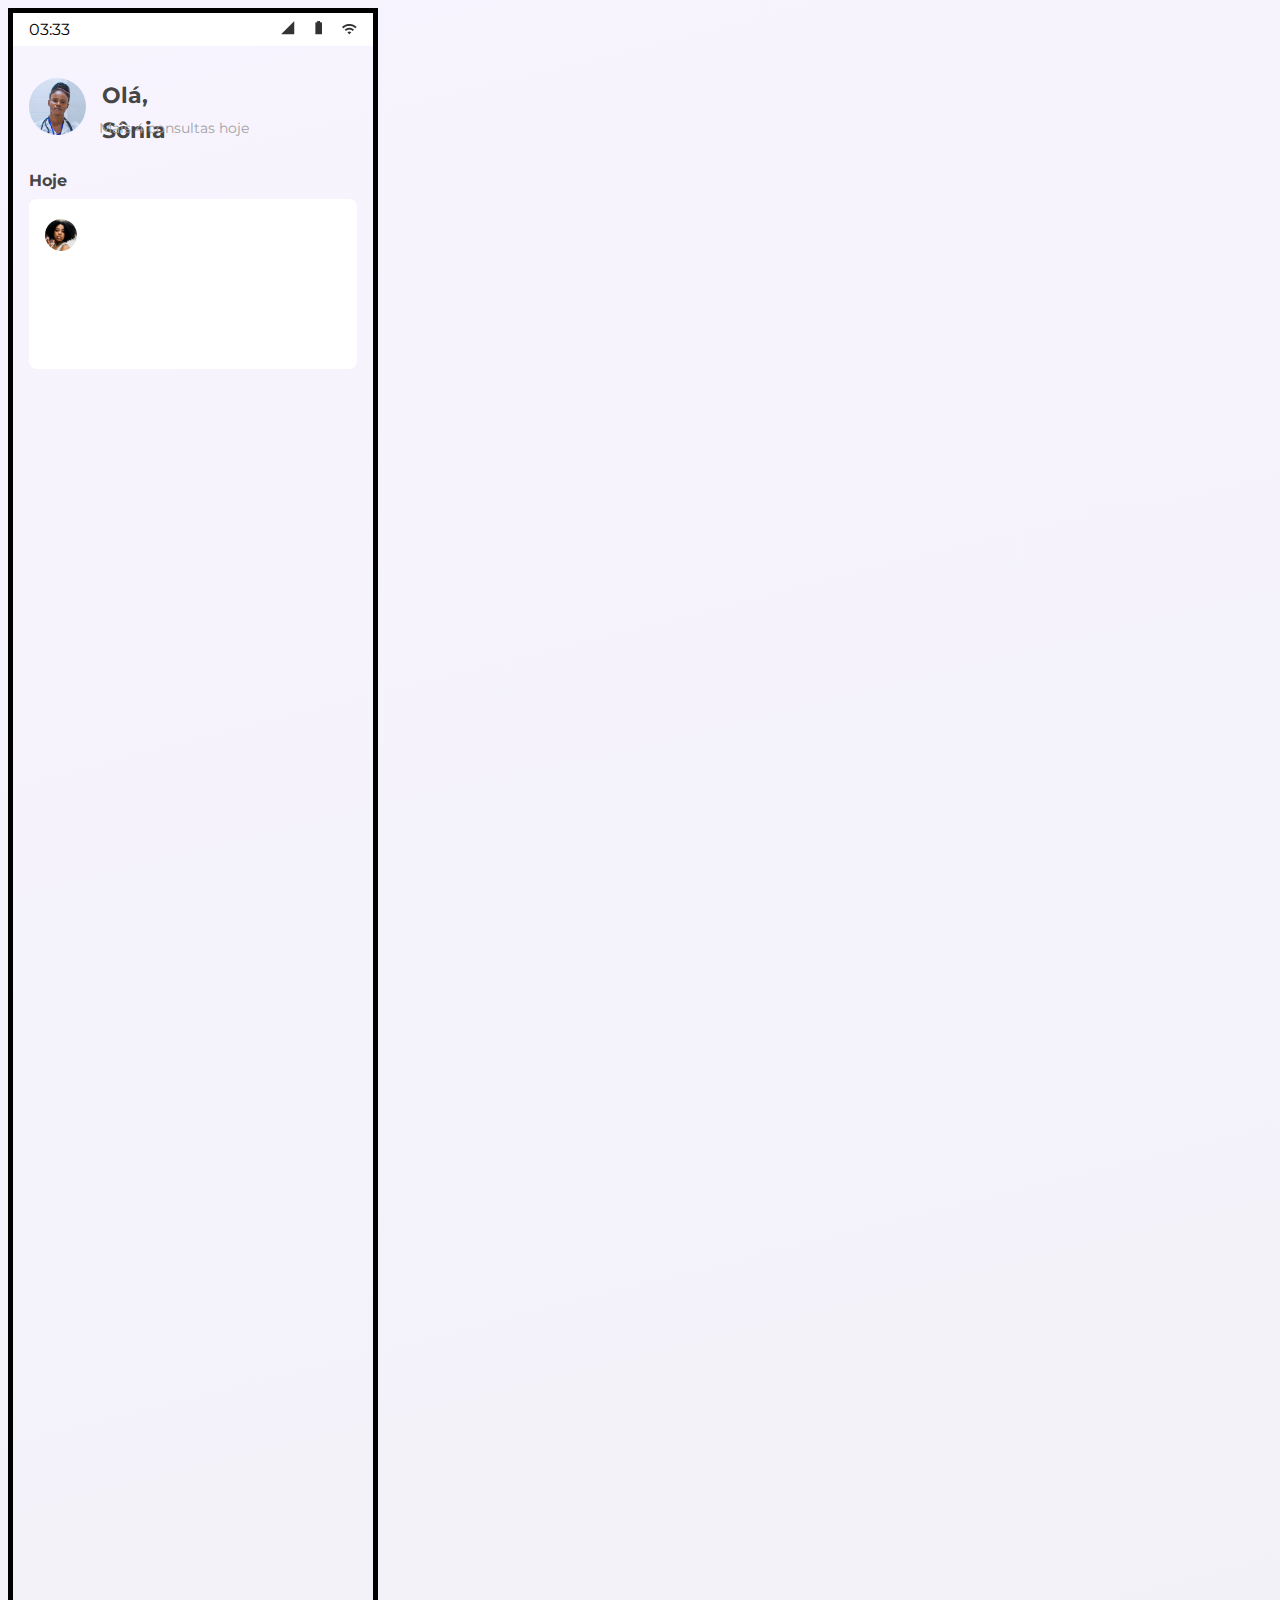
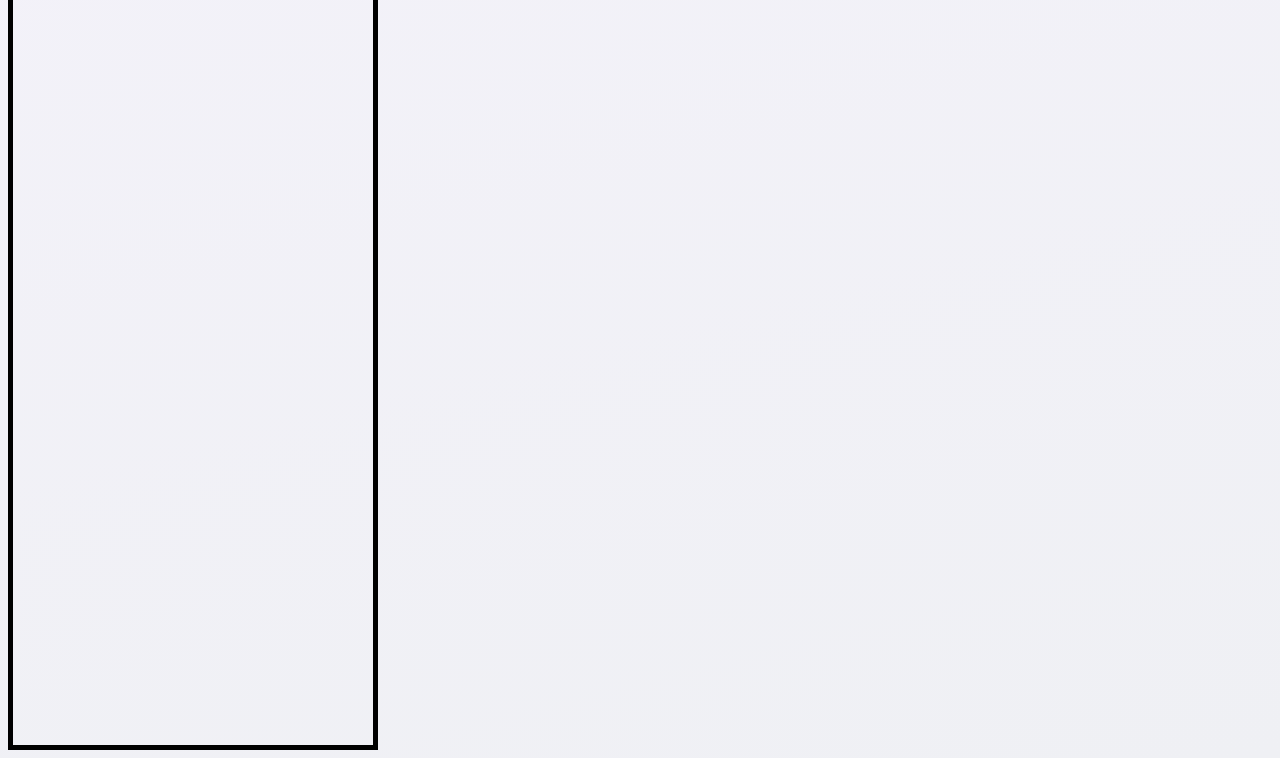
==== index.html @ 662e3e69 "index.html movido para fora da pasta assets" ====
<!DOCTYPE html>
<html lang="pt-br">
<head>
    <meta charset="UTF-8">
    <meta http-equiv="X-UA-Compatible" content="IE=edge">
    <meta name="viewport" content="width=device-width, initial-scale=1.0">
    <link rel="preconnect" href="https://fonts.googleapis.com">
    <link rel="preconnect" href="https://fonts.gstatic.com" crossorigin>
    <link href="https://fonts.googleapis.com/css2?family=Montserrat:wght@400;500;700&display=swap" rel="stylesheet">
    <link href="/assets/css/reset.css" rel="stylesheet">
    <link href="/assets/css/style.css" rel="stylesheet">
    <title>Mobile</title>
</head>
<body>
    <header>
        <nav class="bloco_1">
                <p>03:33</p>
                <div class="bloco_1--status">
                    <img src="/assets/img/signal_cellular_4_bar.png" alt="">
                    <img src="/assets/img/battery_full.png" alt="">
                    <img src="/assets/img/wifi.png" alt="" class="img_wifi">
                </div>
                
                    <img src="/assets/img/perfil-1.jpg" alt="" class="bloco_1--avatar">
                    <h1 class="bloco_1--nome">Olá, Sônia</h1>
                    <p class="bloco_1--msg">Mais 4 consultas hoje</p>
        </nav>     
    </header>
    <main>
        <section class="bloco_2">
            <h1>Hoje</h1>
        </section>
        <section class="bloco_3">
            <img src="/assets/img/perfil-2.jpg" alt="">

        </section>
    </main>
</body>
</html>
---- assets/css/style.css ----
:root {
    --fonte-letras:'Montserrat', sans-serif;
    --cor-msg:#A3A3A3;
    --cor-nome:#464646;
    --cor-fundo-principal: linear-gradient(165.96deg, #F8F4FF 0%, #EFF0F4 100%);;
    --opacidade-fundo-principal: 0.3;
    --cor-fundo-secundaria: #FFFFFF;
}

body {
    font-family: var(--fonte-letras);
    position: relative;
    width: 360px;
    height: 2332px;
    background: var(--cor-fundo-principal);
    border: solid 5px black;
}

header {
    position: absolute;
    width: 360px;
    height: 144px;
    left: 0px;
    top: 0px;
    
   
}

.bloco_1 {
    display: flex;
    justify-content: space-between;
    width: 360px;
    height: 33px;
    background: var(--cor-fundo-secundaria);
    align-items: center;
}

.bloco_1 p {
    margin-left: 16px;   
}

.bloco_1--status img {
    margin-left: 16px;
}

.img_wifi {
    margin-right: 16px;
}

.bloco_1--avatar {
    position: absolute;
    width: 57px;
    height: 57px;
    left: 16px;
    top: 65px;
    border-radius: 50%;
}

.bloco_1--nome {
position: absolute;
width: 115px;
height: 35px;
left: 89px;
top: 50px;
font-family: 'Montserrat';
font-style: normal;
font-weight: 700;
font-size: 22px;
line-height: 160%;
color: var(--cor-nome);
}

.bloco_1--msg {
    position: absolute;
    width: 150px;
    height: 22px;
    left: 70px;
    top: 90px;
    font-weight: 400;
    font-size: 14px;
    line-height: 160%;
    color:var(--cor-msg);
}

.bloco_2 {
    position: absolute;
    width: 360px;
    height: 42px;
    left: 0px;
    top: 144px;
}

.bloco_2 h1 {
font-weight: 700;
font-size: 16px;
line-height: 160%;
margin-left: 16px;
color: var(--cor-nome);
}

.bloco_3 {
    position: absolute;
    width: 328px;
    height: 170px;
    left: 16px;
    top: 186px;
    background: #FFFFFF;
    backdrop-filter: blur(22px);
    border-radius: 8px;
}

.bloco_3 img {
    position: absolute;
    width: 32px;
    height: 32px;
    left: 16px;
    top: 20px;
    border-radius: 50%;
}
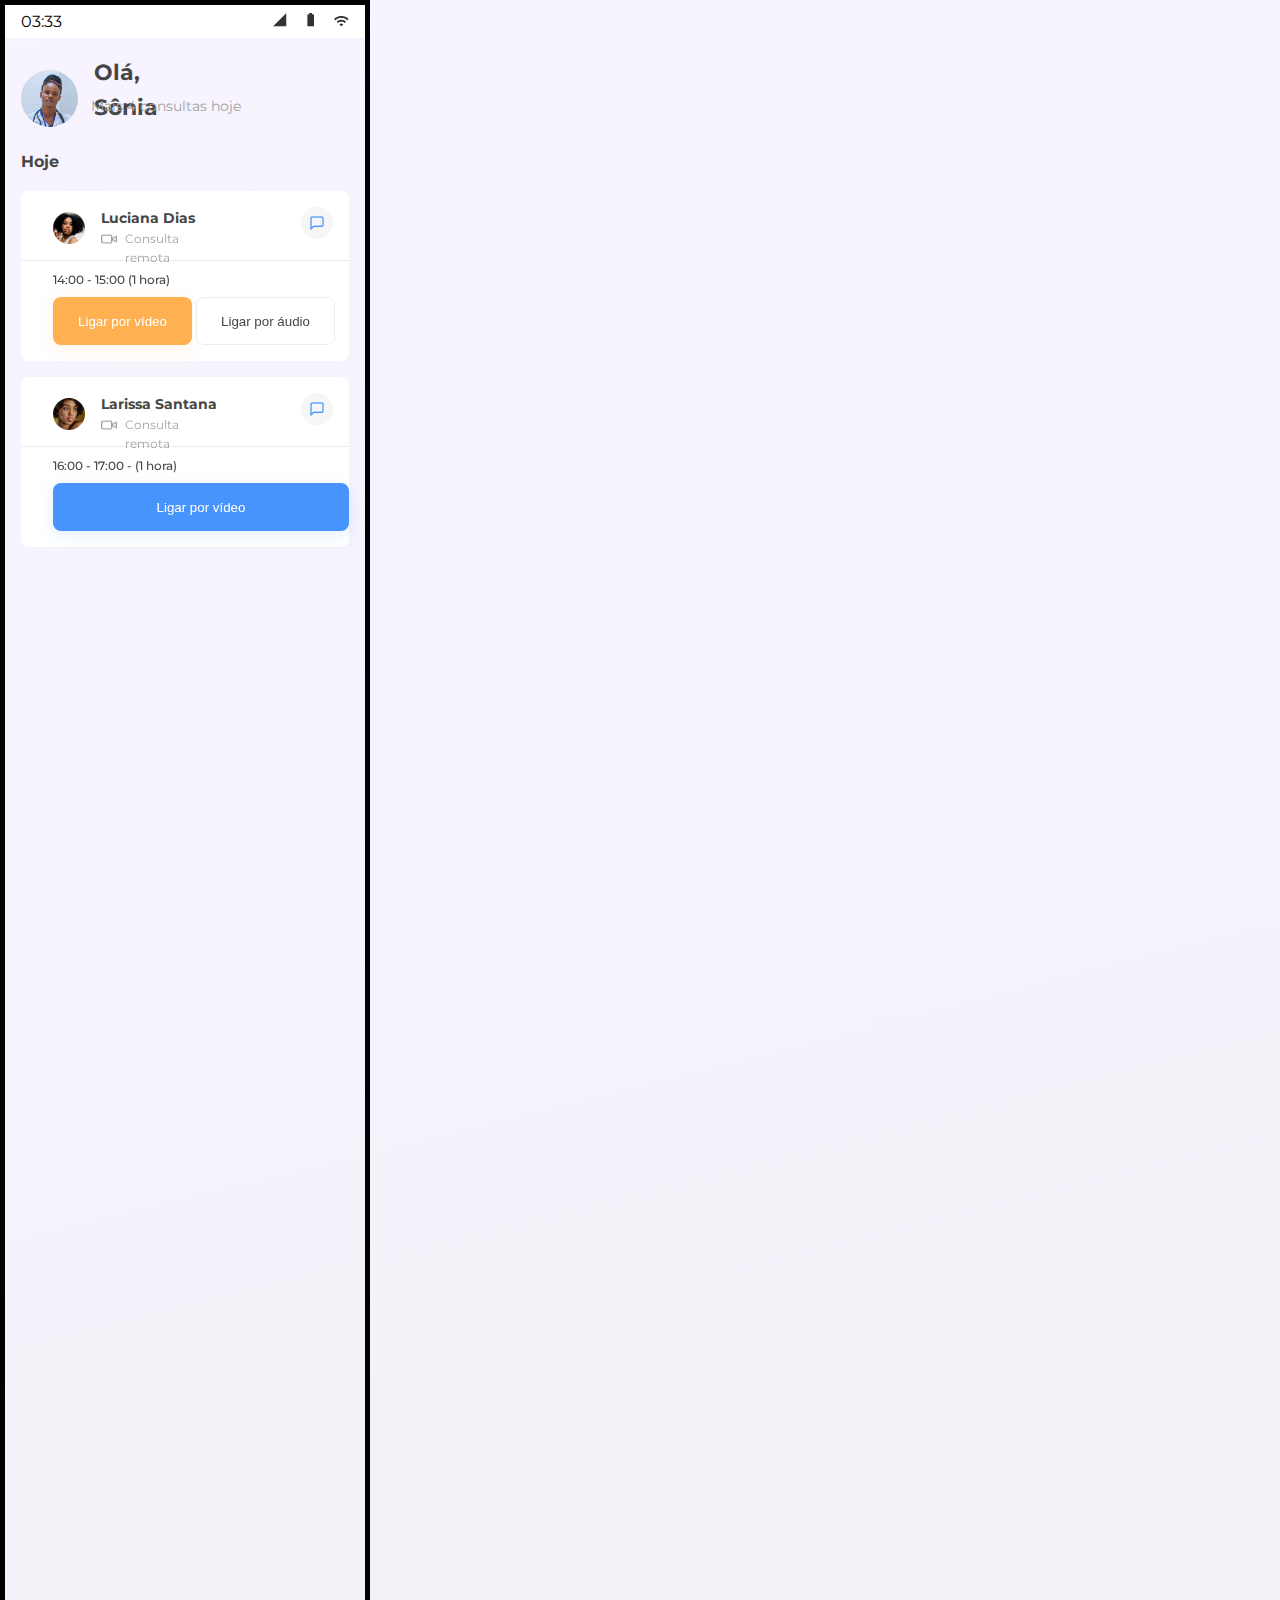
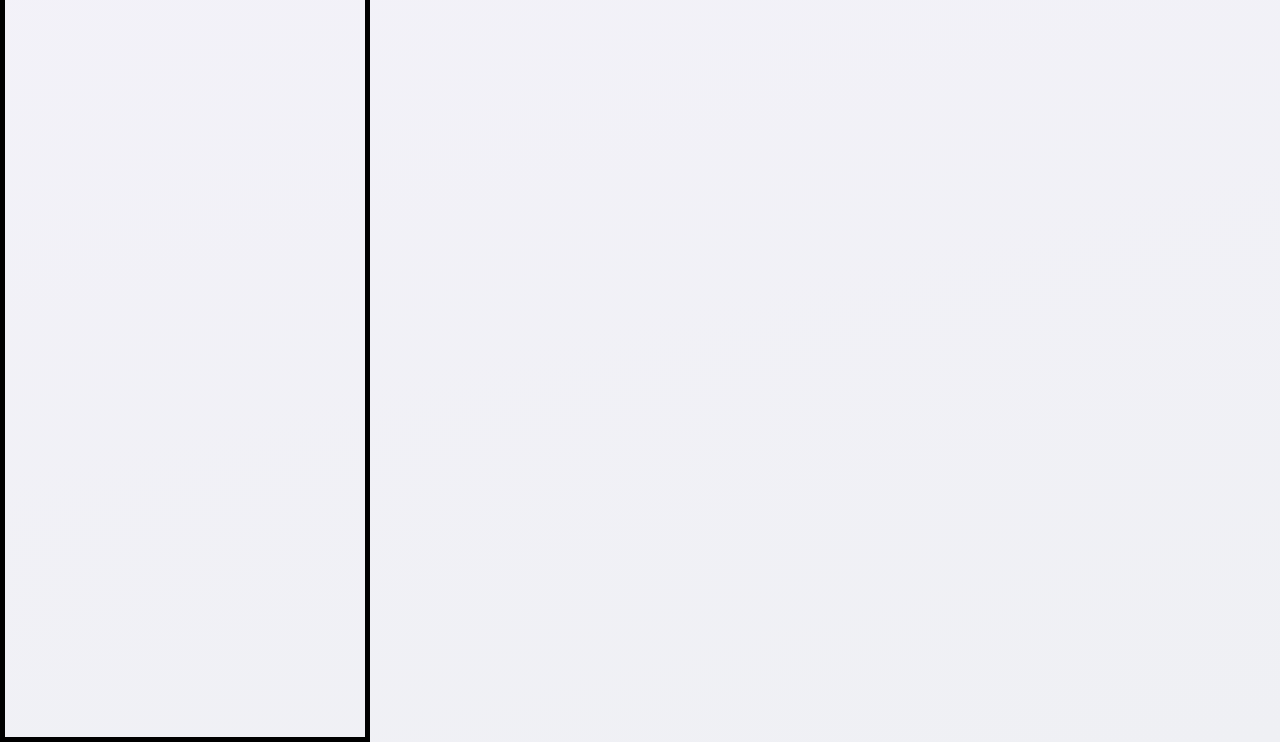
==== commit f3df9505: "adicionado 2 cards ao main" ====
--- a/index.html
+++ b/index.html
@@ -30,10 +30,28 @@
         <section class="bloco_2">
             <h1>Hoje</h1>
         </section>
-        <section class="bloco_3">
-            <img src="/assets/img/perfil-2.jpg" alt="">
-
+        <section class="bloco_principal">
+            <img src="/assets/img/perfil-2.jpg" class="bloco_principal--img">
+            <h1>Luciana Dias</h1>
+            <img src="/assets/img/Camera.png"  class="bloco_principal--img2">
+            <p>Consulta remota</p>
+            <img src="/assets/img/Chatcirculo1.png" alt="" class="bloco_principal--img3">
+            <div class="bloco_principal--retangulo"></div>
+            <span>14:00 - 15:00 (1 hora)</span>
+            <button class="bloco_principal--botao">Ligar por vídeo</button>
+            <button class="bloco_principal--botao2">Ligar por áudio</button>
         </section>
+        <section class="bloco_principal--2">
+            <img src="/assets/img/perfil-3.jpg" class="bloco_principal--img">
+            <h1>Larissa Santana</h1>
+            <img src="/assets/img/Camera.png"  class="bloco_principal--img2">
+            <p>Consulta remota</p>
+            <img src="/assets/img/Chatcirculo1.png" alt="" class="bloco_principal--img3">
+            <div class="bloco_principal--retangulo"></div>
+            <span>16:00 - 17:00 - (1 hora)</span>
+            <button class="bloco_principal--botao3">Ligar por vídeo</button>
+        </section>
+    
     </main>
 </body>
 </html>--- a/assets/css/style.css
+++ b/assets/css/style.css
@@ -98,7 +98,7 @@
 color: var(--cor-nome);
 }
 
-.bloco_3 {
+.bloco_principal {
     position: absolute;
     width: 328px;
     height: 170px;
@@ -109,19 +109,160 @@
     border-radius: 8px;
 }
 
-.bloco_3 img {
+.bloco_principal--img {
     position: absolute;
     width: 32px;
     height: 32px;
+    left: 32px;
+    top: 20.5px;
+    border-radius: 50%;
+}
+
+.bloco_principal h1 {
+    position: absolute;
+    width: 94px;
+    height: 22px;
+    left: 80px;
+    top: 16px;
+    font-weight: 700;
+    font-size: 14px;
+    line-height: 160%;
+    color: var(--cor-nome);
+}
+
+.bloco_principal--img2 {
+    position: absolute;
+    width: 16px;
+    height: 10.67px;
+    left: 80px;
+    top: 42.67px;
+}
+
+.bloco_principal p {
+    position: absolute;
+    width: 101px;
+    height: 19px;
+    left: 104px;
+    top: 38px;
+    font-weight: 400;
+    font-size: 12px;
+    line-height: 160%;
+    color: var(--cor-msg);
+}
+
+
+.bloco_principal--img3 {
+    position: absolute;
+    width: 32px;
+    height: 32px;
+    left: 280px;
+    top: 16px;
+}
+
+.bloco_principal--retangulo {
+    position: absolute;
+    width: 328px;
+    height: 1px;
+    top: 69px;
+    background: url(../img/Rectangle\ 120.png);
+}
+
+.bloco_principal span {
+    position: absolute;
+    width: 127px;
+    height: 19px;
+    left: 32px;
+    top: 79px;
+    font-weight: 500;
+    font-size: 12px;
+    line-height: 160%;
+    color: var(--cor-nome);
+}
+
+.bloco_principal--botao {
+    position: absolute;
+    width: 139px;
+    height: 48px;
+    left: 32px;
+    top: 106px;
+    background: #FFB050;
+    border: none;
+    box-shadow: 0px 4px 16px rgba(255, 176, 80, 0.16);
+    border-radius: 8px;
+    color: var(--cor-fundo-secundaria);
+}
+
+.bloco_principal--botao2 {
+    box-sizing: border-box;
+    position: absolute;
+    width: 139px;
+    height: 48px;
+    left: 175px;
+    top: 106px;
+    background: #FFFFFF;
+    border: 1px solid #ECECEC;
+    border-radius: 8px;
+    color: var(--cor-nome);
+}
+
+.bloco_principal--2 {
+    position: absolute;
+    width: 328px;
+    height: 170px;
     left: 16px;
-    top: 20px;
-    border-radius: 50%;
-}
-
-
-
-
-
-
-
-
+    top: 372px;
+    background: #FFFFFF;
+    backdrop-filter: blur(22px);
+    border-radius: 8px;
+}
+
+.bloco_principal--2 h1 {
+    position: absolute;
+    height: 22px;
+    left: 80px;
+    top: 16px;
+    font-weight: 700;
+    font-size: 14px;
+    line-height: 160%;
+    color: var(--cor-nome);
+}
+
+.bloco_principal--2 p {
+    position: absolute;
+    width: 101px;
+    height: 19px;
+    left: 104px;
+    top: 38px;
+    font-weight: 400;
+    font-size: 12px;
+    line-height: 160%;
+    color: var(--cor-msg);
+}
+
+.bloco_principal--2 span {
+    position: absolute;
+    width: 127px;
+    height: 19px;
+    left: 32px;
+    top: 79px;
+    font-weight: 500;
+    font-size: 12px;
+    line-height: 160%;
+    color: var(--cor-nome);
+}
+
+.bloco_principal--botao3 {
+    position: absolute;
+    width: 296px;
+    height: 48px;
+    left: 32px;
+    top: 106px;
+    background: #4894FF;
+    border: none;
+    box-shadow: 0px 4px 16px rgba(72, 148, 255, 0.16);
+    border-radius: 8px;
+    color: var(--cor-fundo-secundaria);
+}
+
+
+
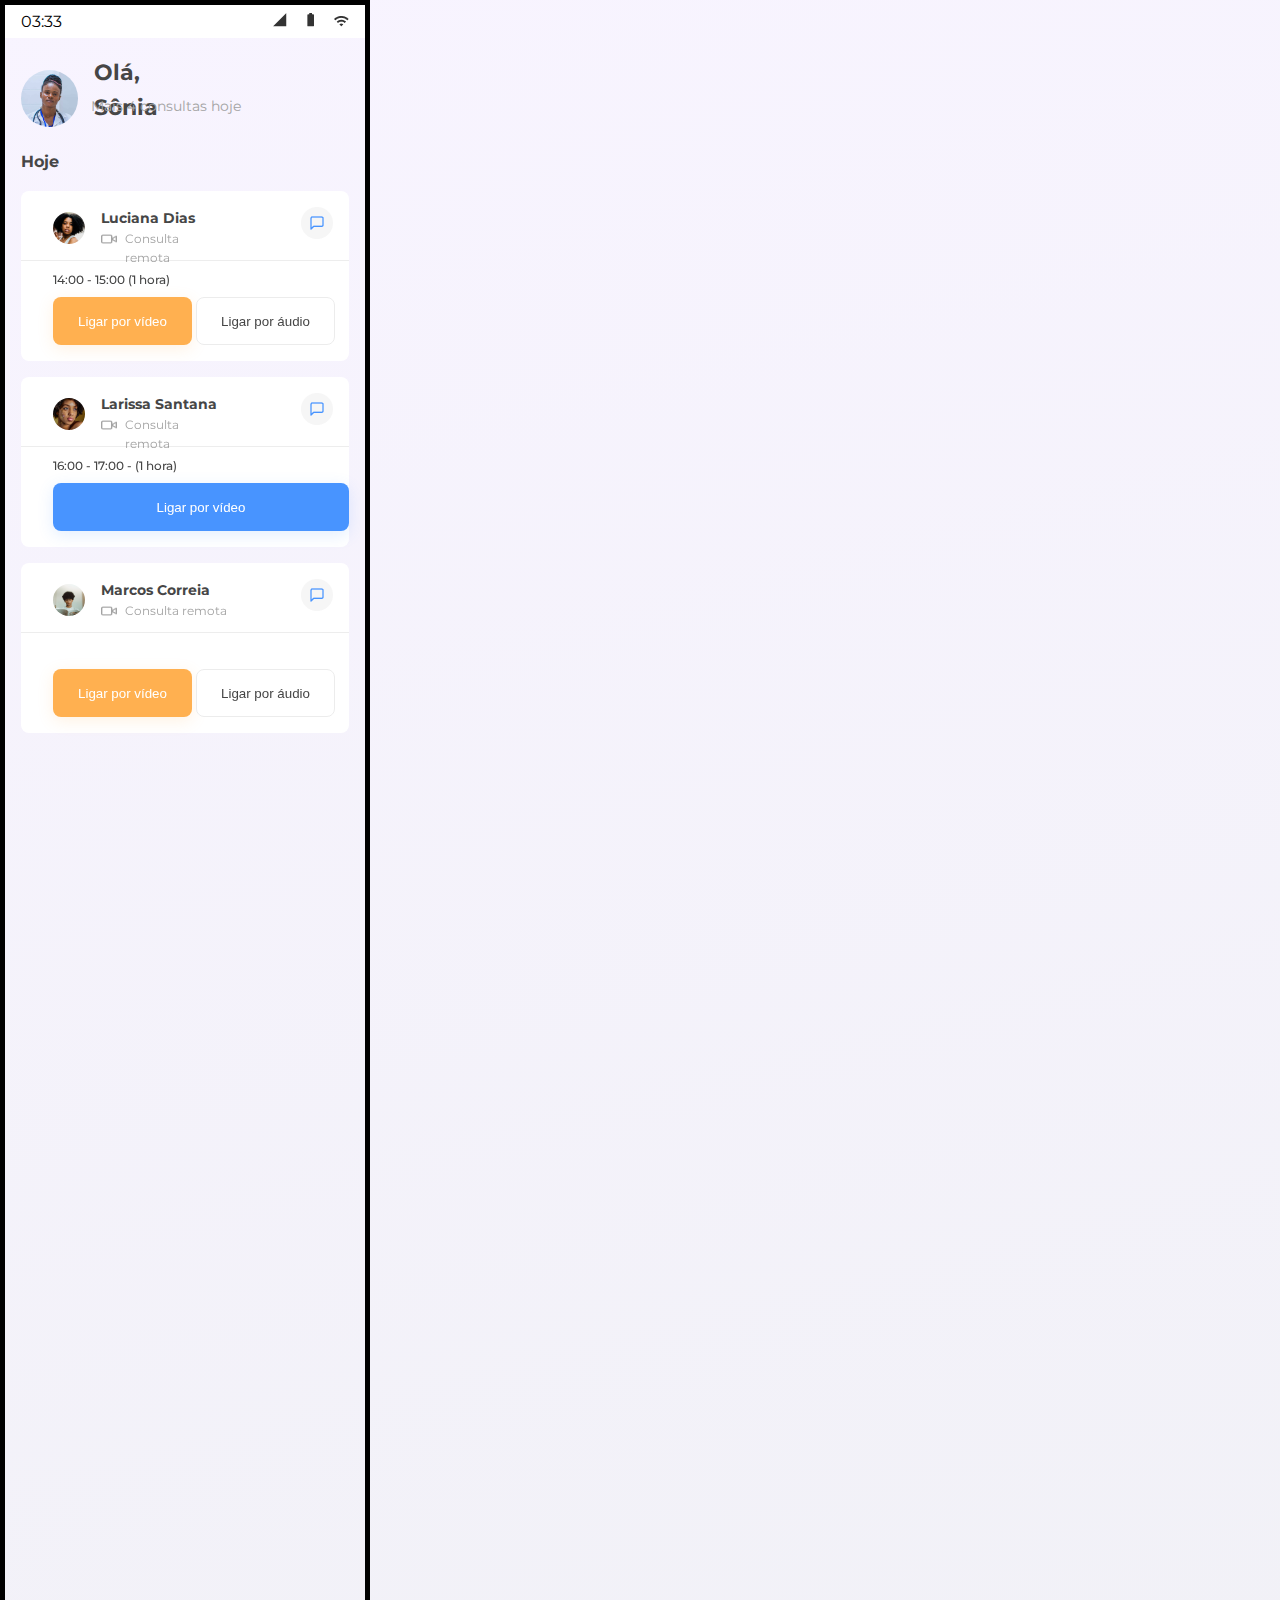
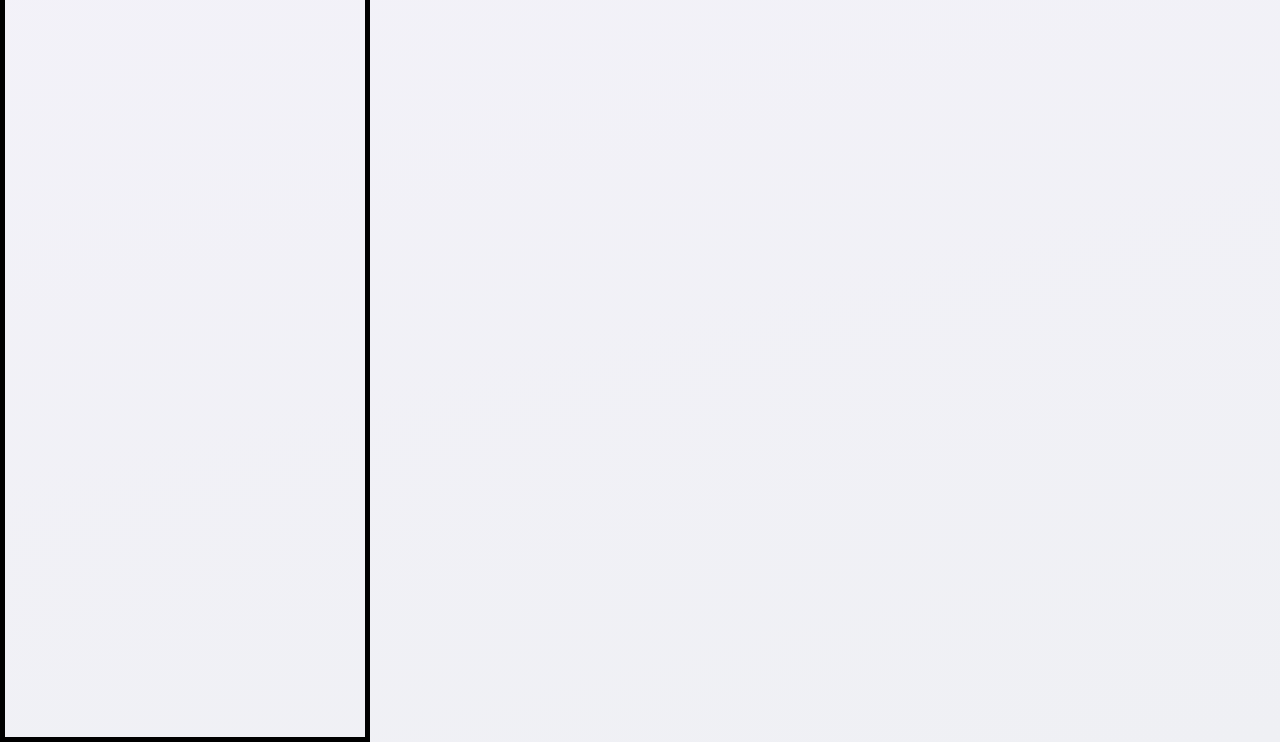
==== commit 410091c5: "inicio do 3º card da main" ====
--- a/index.html
+++ b/index.html
@@ -51,6 +51,18 @@
             <span>16:00 - 17:00 - (1 hora)</span>
             <button class="bloco_principal--botao3">Ligar por vídeo</button>
         </section>
+        <section class="bloco_principal--3">
+            <img src="/assets/img/perfil-4.jpg" class="bloco_principal--img">
+            <h1>Marcos Correia</h1>
+            <img src="/assets/img/Camera.png"  class="bloco_principal--img2">
+            <p>Consulta remota</p>
+            <img src="/assets/img/Chatcirculo1.png" alt="" class="bloco_principal--img3">
+            <div class="bloco_principal--retangulo"></div>
+            <span></span>
+            <button class="bloco_principal--botao">Ligar por vídeo</button>
+            <button class="bloco_principal--botao2">Ligar por áudio</button>
+        </section>
+
     
     </main>
 </body>
--- a/assets/css/style.css
+++ b/assets/css/style.css
@@ -264,5 +264,53 @@
     color: var(--cor-fundo-secundaria);
 }
 
-
-
+.bloco_principal--3 {
+    position: absolute;
+    width: 328px;
+    height: 170px;
+    left: 16px;
+    top: 558px;
+    background: #FFFFFF;
+    backdrop-filter: blur(22px);
+    border-radius: 8px;
+}
+
+.bloco_principal--3 h1 {
+    position: absolute;
+    height: 22px;
+    left: 80px;
+    top: 16px;
+    font-weight: 700;
+    font-size: 14px;
+    line-height: 160%;
+    color: var(--cor-nome);
+}
+
+.bloco_principal--3 p {
+    position: absolute;
+    left: 104px;
+    top: 38px;
+    font-weight: 400;
+    font-size: 12px;
+    line-height: 160%;
+    color: var(--cor-msg);
+}
+
+.bloco_principal--3 span {
+    position: absolute;
+    width: 127px;
+    height: 19px;
+    left: 32px;
+    top: 79px;
+    font-weight: 500;
+    font-size: 12px;
+    line-height: 160%;
+    color: var(--cor-nome);
+}
+
+
+
+
+
+
+
